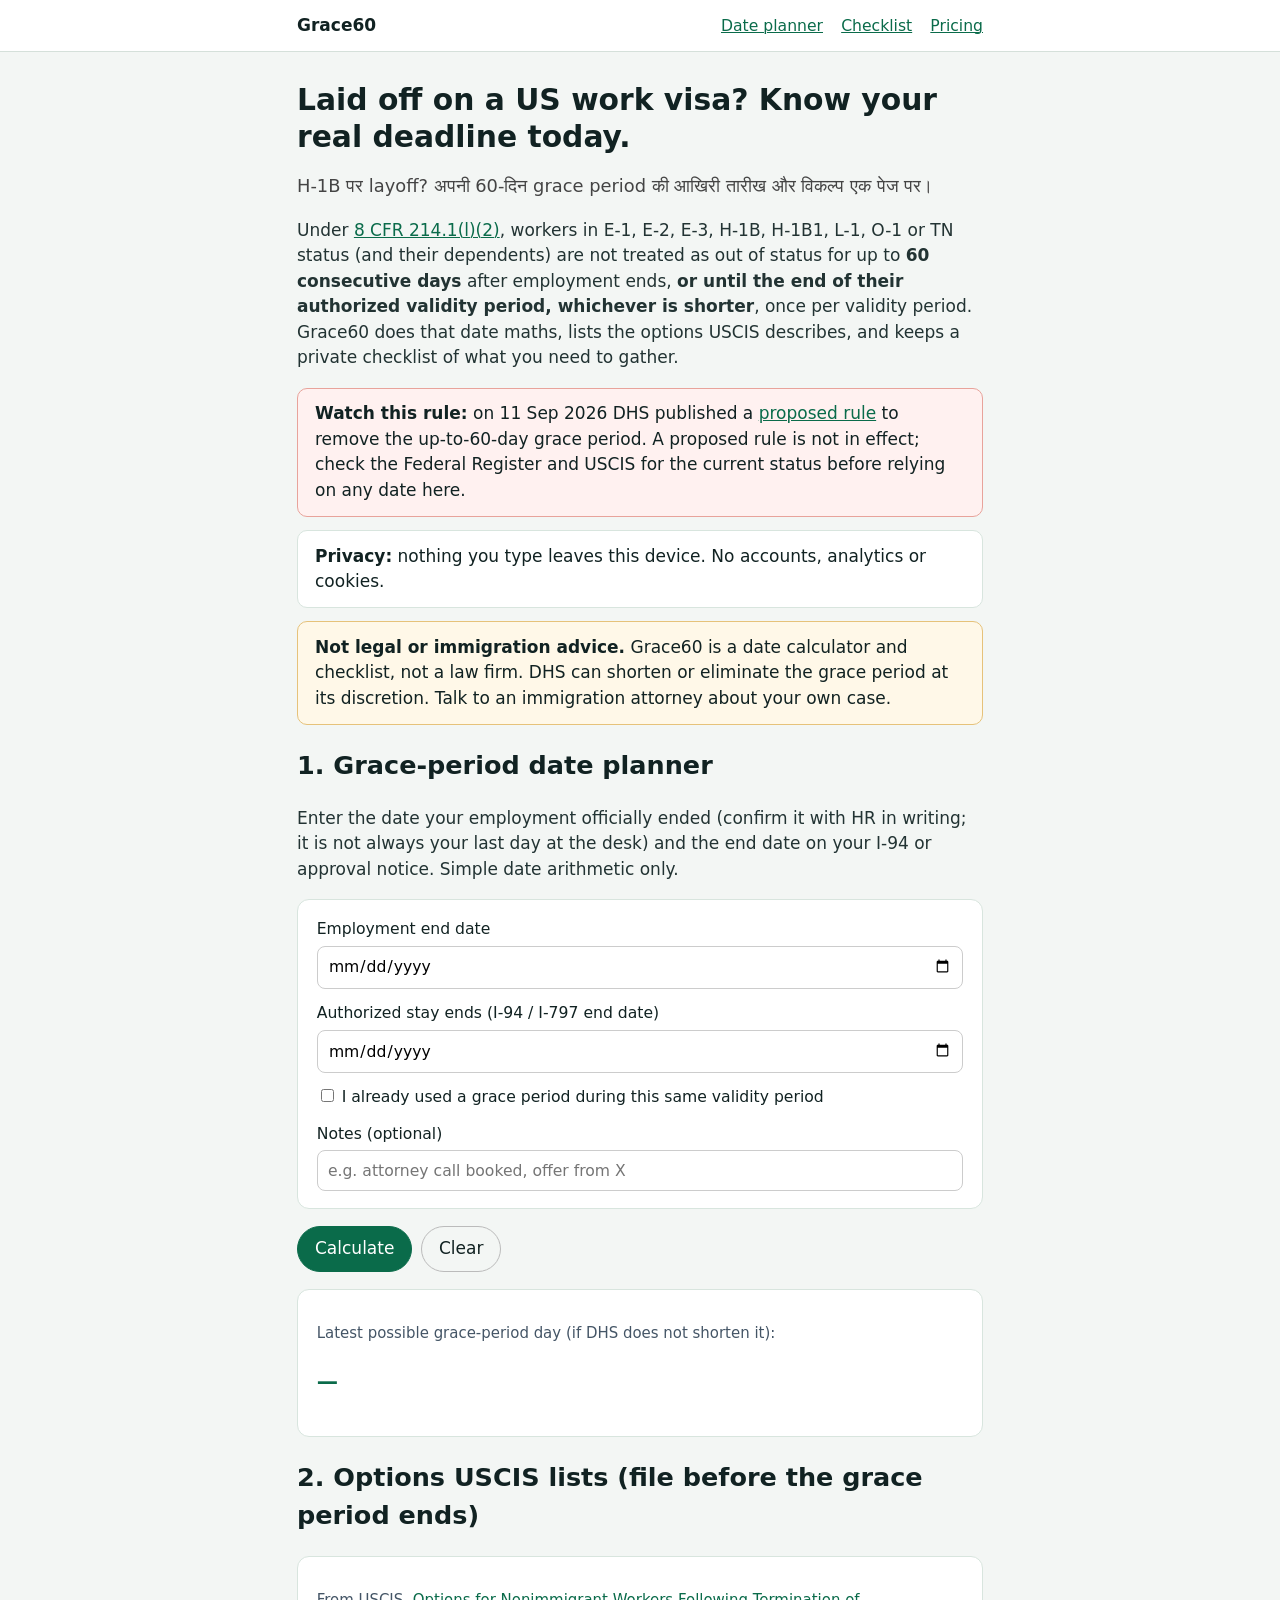
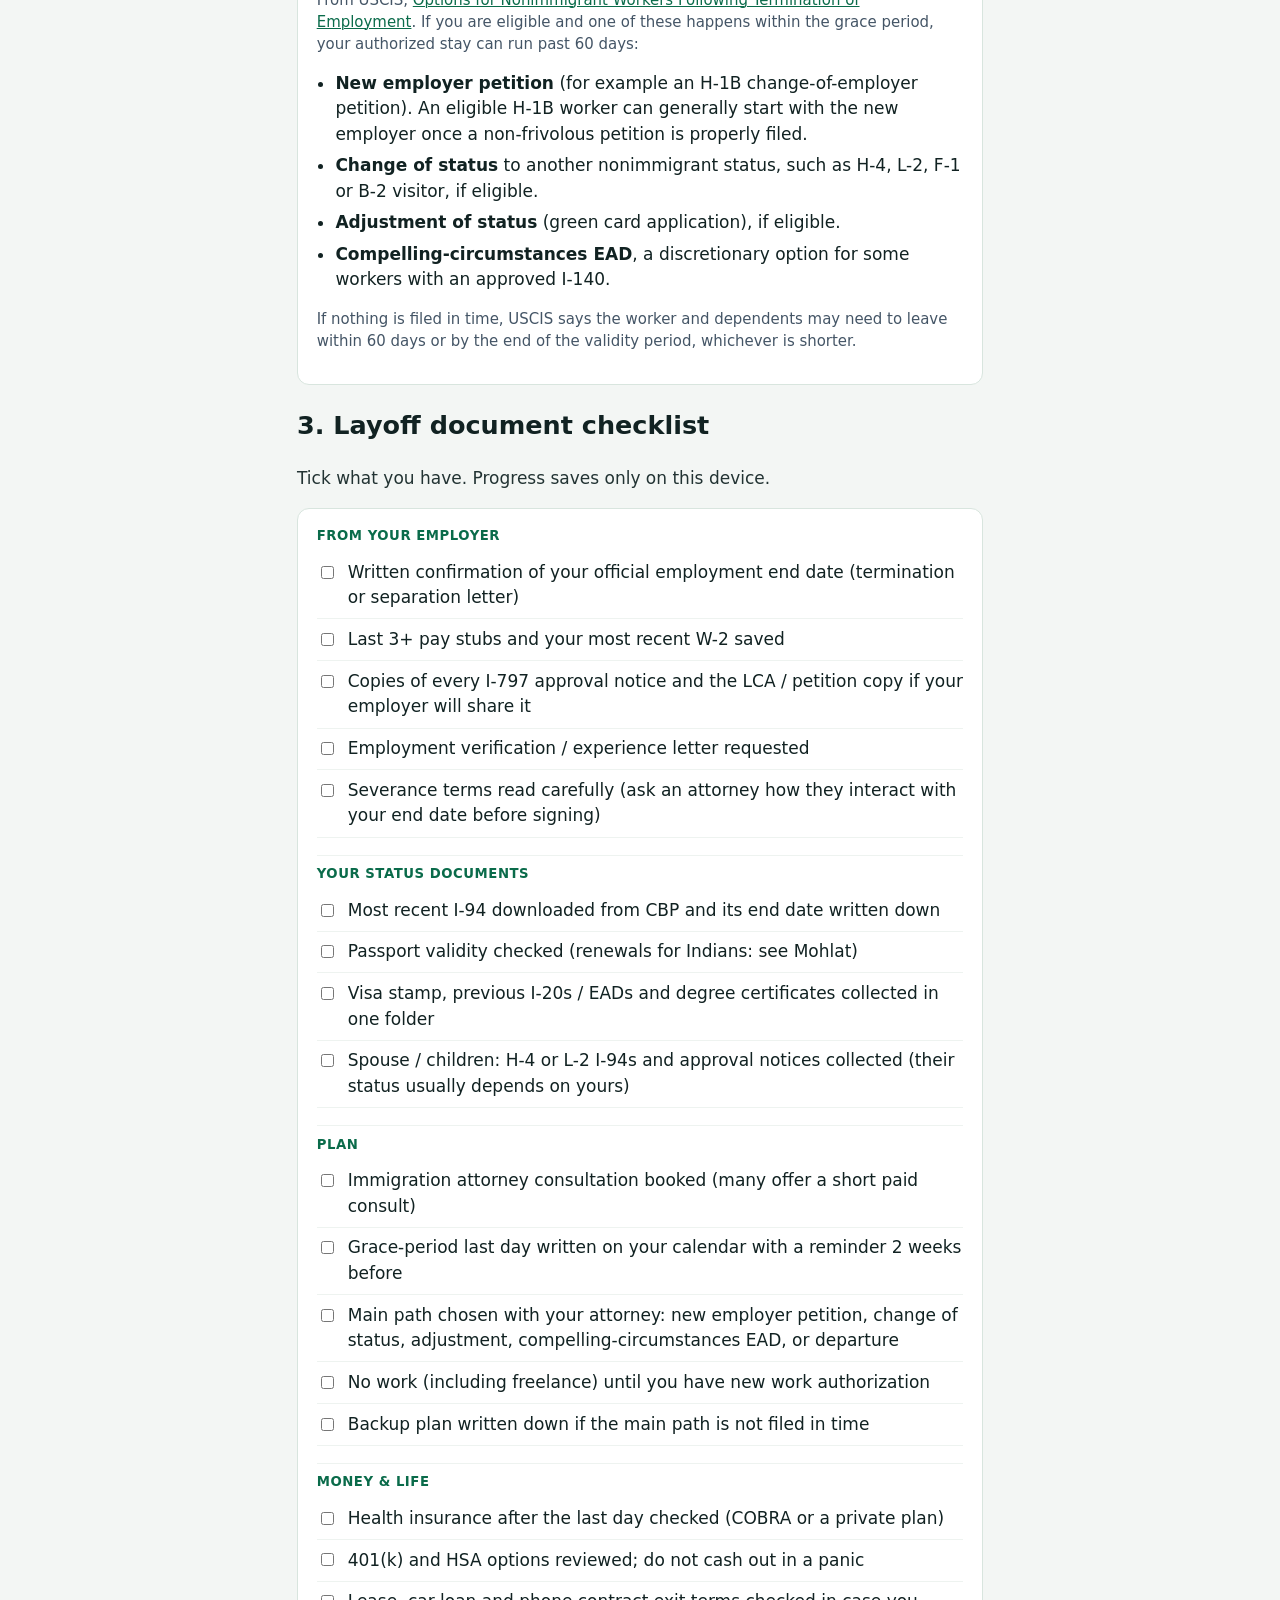
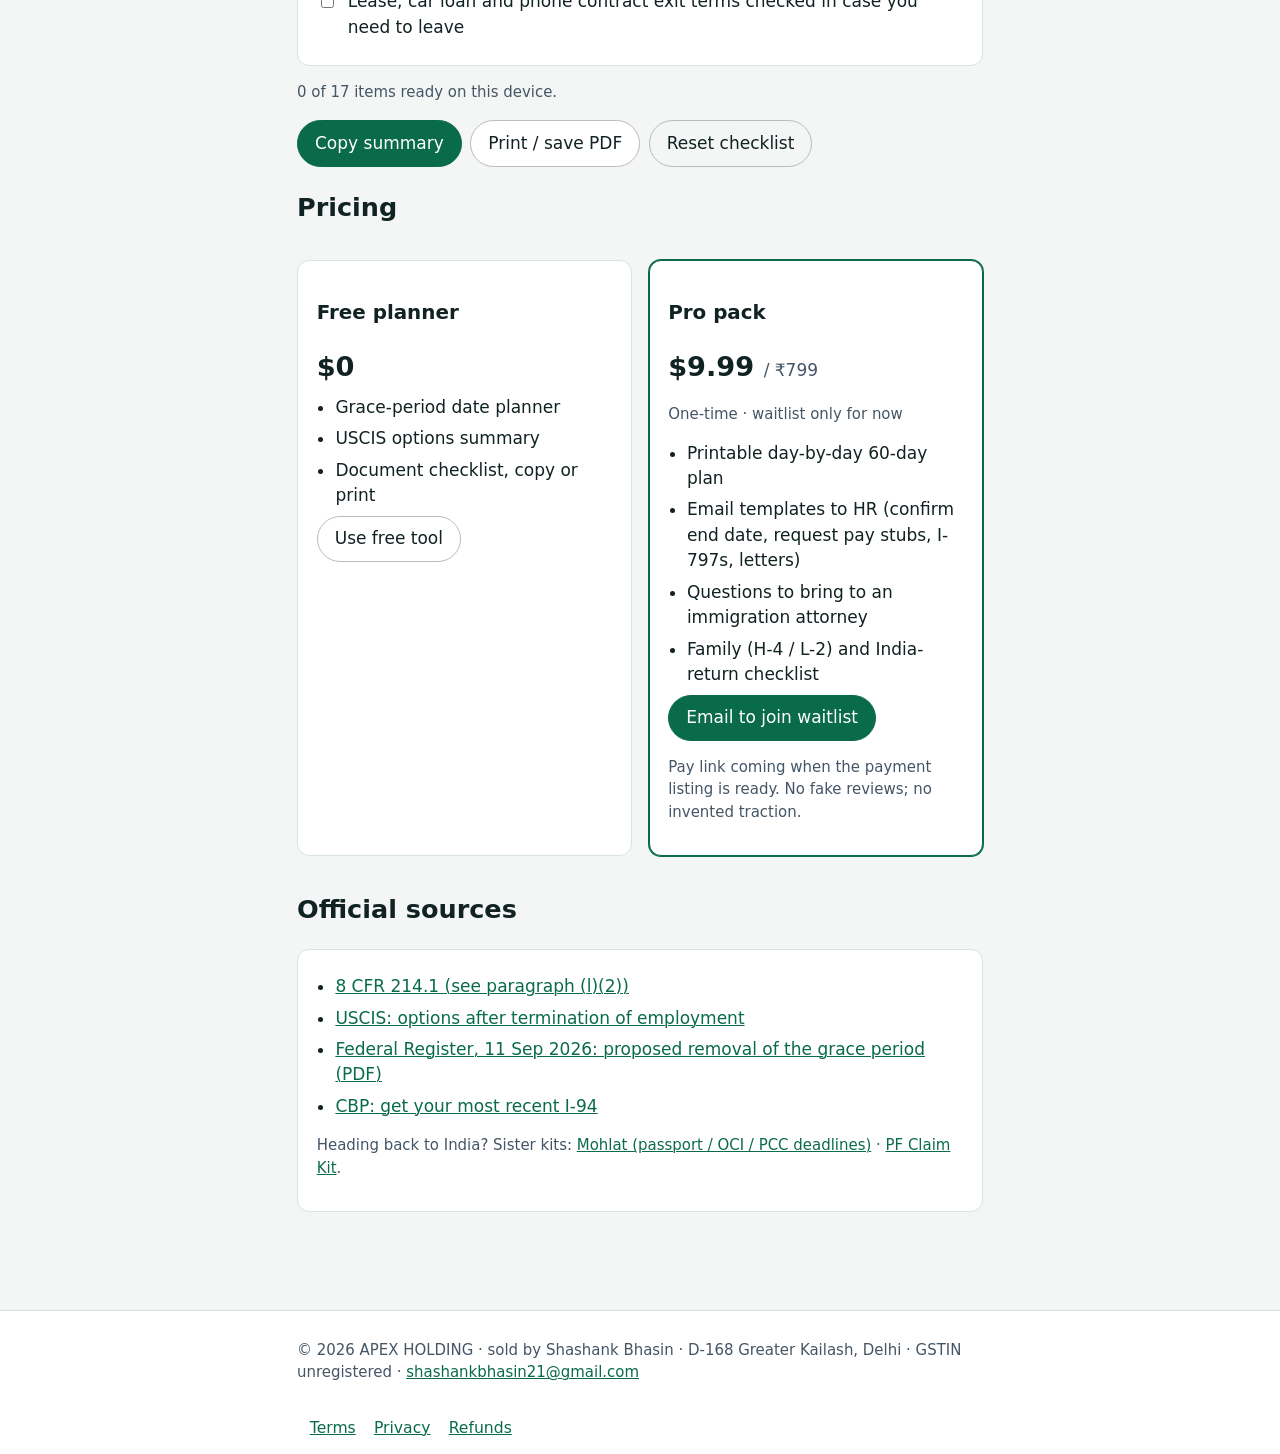
==== index.html @ 859acd89 "Grace60 v0: 60-day grace date planner + checklist + Pro waitlist (2026-10-07)" ====
<!doctype html>
<html lang="en">
<head>
<meta charset="utf-8">
<meta name="viewport" content="width=device-width,initial-scale=1">
<meta http-equiv="Content-Security-Policy" content="default-src 'self'; script-src 'self'; style-src 'self'; img-src 'self' data:; connect-src 'none'; form-action 'none'; base-uri 'none'; object-src 'none'">
<meta name="referrer" content="no-referrer">
<title>Grace60: H-1B / L-1 / TN layoff 60-day grace period date planner</title>
<meta name="description" content="Laid off on H-1B, L-1, E-3, O-1 or TN? Work out your last possible grace-period day (60 days or your I-94 end, whichever is shorter), see the options USCIS lists, and track your documents. Free, private, not legal advice.">
<link rel="icon" href="data:,">
<link rel="stylesheet" href="style.css">
</head>
<body>
<header class="site">
<div class="wrap">
<a class="brand" href="./">Grace60</a>
<nav class="top" aria-label="Main">
<a href="#calc">Date planner</a>
<a href="#checklist">Checklist</a>
<a href="#pricing">Pricing</a>
</nav>
</div>
</header>
<main class="wrap">
<section class="hero">
<h1>Laid off on a US work visa? Know your real deadline today.</h1>
<p class="tagline-hi" lang="hi">H-1B &#2346;&#2352; layoff? &#2309;&#2346;&#2344;&#2368; 60-&#2342;&#2367;&#2344; grace period &#2325;&#2368; &#2310;&#2326;&#2367;&#2352;&#2368; &#2340;&#2366;&#2352;&#2368;&#2326; &#2324;&#2352; &#2357;&#2367;&#2325;&#2354;&#2381;&#2346; &#2319;&#2325; &#2346;&#2375;&#2332; &#2346;&#2352;&#2404;</p>
<p class="lead">Under <a href="https://www.ecfr.gov/current/title-8/chapter-I/subchapter-B/part-214/section-214.1" rel="noopener noreferrer" target="_blank">8 CFR 214.1(l)(2)</a>, workers in E-1, E-2, E-3, H-1B, H-1B1, L-1, O-1 or TN status (and their dependents) are not treated as out of status for up to <strong>60 consecutive days</strong> after employment ends, <strong>or until the end of their authorized validity period, whichever is shorter</strong>, once per validity period. Grace60 does that date maths, lists the options USCIS describes, and keeps a private checklist of what you need to gather.</p>
<p class="alert"><strong>Watch this rule:</strong> on 11 Sep 2026 DHS published a <a href="https://www.govinfo.gov/content/pkg/FR-2026-09-11/pdf/2026-18631.pdf" rel="noopener noreferrer" target="_blank">proposed rule</a> to remove the up-to-60-day grace period. A proposed rule is not in effect; check the Federal Register and USCIS for the current status before relying on any date here.</p>
<p class="note"><strong>Privacy:</strong> nothing you type leaves this device. No accounts, analytics or cookies.</p>
<p class="note warn"><strong>Not legal or immigration advice.</strong> Grace60 is a date calculator and checklist, not a law firm. DHS can shorten or eliminate the grace period at its discretion. Talk to an immigration attorney about your own case.</p>
</section>
<section id="calc" aria-labelledby="calc-h">
<h2 id="calc-h">1. Grace-period date planner</h2>
<p class="lead-sm">Enter the date your employment officially ended (confirm it with HR in writing; it is not always your last day at the desk) and the end date on your I-94 or approval notice. Simple date arithmetic only.</p>
<div class="card form-grid">
<label>Employment end date <input id="end-date" type="date" autocomplete="off"></label>
<label>Authorized stay ends (I-94 / I-797 end date) <input id="i94-date" type="date" autocomplete="off"></label>
<label><span><input id="used-before" type="checkbox"> I already used a grace period during this same validity period</span></label>
<label>Notes (optional) <input id="calc-notes" type="text" maxlength="120" placeholder="e.g. attorney call booked, offer from X" autocomplete="off"></label>
</div>
<div class="actions">
<button type="button" id="btn-calc" class="btn primary">Calculate</button>
<button type="button" id="btn-clear-calc" class="btn ghost">Clear</button>
</div>
<div class="card" aria-live="polite">
<p class="small">Latest possible grace-period day (if DHS does not shorten it):</p>
<p class="big" id="calc-result">&#8212;</p>
<p class="small" id="calc-detail"></p>
</div>
</section>
<section id="options" aria-labelledby="opt-h">
<h2 id="opt-h">2. Options USCIS lists (file before the grace period ends)</h2>
<div class="card">
<p class="small">From USCIS, <a href="https://www.uscis.gov/archive/options-for-nonimmigrant-workers-following-termination-of-employment" rel="noopener noreferrer" target="_blank">Options for Nonimmigrant Workers Following Termination of Employment</a>. If you are eligible and one of these happens within the grace period, your authorized stay can run past 60 days:</p>
<ul class="plain">
<li><strong>New employer petition</strong> (for example an H-1B change-of-employer petition). An eligible H-1B worker can generally start with the new employer once a non-frivolous petition is properly filed.</li>
<li><strong>Change of status</strong> to another nonimmigrant status, such as H-4, L-2, F-1 or B-2 visitor, if eligible.</li>
<li><strong>Adjustment of status</strong> (green card application), if eligible.</li>
<li><strong>Compelling-circumstances EAD</strong>, a discretionary option for some workers with an approved I-140.</li>
</ul>
<p class="small">If nothing is filed in time, USCIS says the worker and dependents may need to leave within 60 days or by the end of the validity period, whichever is shorter.</p>
</div>
</section>
<section id="checklist" aria-labelledby="check-h">
<h2 id="check-h">3. Layoff document checklist</h2>
<p class="lead-sm">Tick what you have. Progress saves only on this device.</p>
<div class="card" id="check-list"></div>
<p class="small" id="check-status" aria-live="polite"></p>
<div class="actions">
<button type="button" id="btn-export" class="btn primary">Copy summary</button>
<button type="button" id="btn-print" class="btn">Print / save PDF</button>
<button type="button" id="btn-reset-check" class="btn ghost">Reset checklist</button>
</div>
</section>
<section id="pricing" aria-labelledby="price-h">
<h2 id="price-h">Pricing</h2>
<div class="price-grid">
<div class="card price">
<h3>Free planner</h3>
<p class="amount">$0</p>
<ul class="plain"><li>Grace-period date planner</li><li>USCIS options summary</li><li>Document checklist, copy or print</li></ul>
<a class="btn" href="#calc">Use free tool</a>
</div>
<div class="card price featured">
<h3>Pro pack</h3>
<p class="amount">$9.99 <span class="or">/ &#8377;799</span></p>
<p class="small">One-time &#183; waitlist only for now</p>
<ul class="plain"><li>Printable day-by-day 60-day plan</li><li>Email templates to HR (confirm end date, request pay stubs, I-797s, letters)</li><li>Questions to bring to an immigration attorney</li><li>Family (H-4 / L-2) and India-return checklist</li></ul>
<a class="btn primary" href="mailto:shashankbhasin21@gmail.com?subject=Grace60%20Pro%20waitlist&amp;body=I%20want%20the%20Grace60%20Pro%20pack%20(%249.99%20%2F%20%E2%82%B9799).%0A%0AName%3A%0AVisa%20type%3A%0A">Email to join waitlist</a>
<p class="small">Pay link coming when the payment listing is ready. No fake reviews; no invented traction.</p>
</div>
</div>
</section>
<section id="sources" aria-labelledby="src-h">
<h2 id="src-h">Official sources</h2>
<div class="card">
<ul class="plain">
<li><a href="https://www.ecfr.gov/current/title-8/chapter-I/subchapter-B/part-214/section-214.1" rel="noopener noreferrer" target="_blank">8 CFR 214.1 (see paragraph (l)(2))</a></li>
<li><a href="https://www.uscis.gov/archive/options-for-nonimmigrant-workers-following-termination-of-employment" rel="noopener noreferrer" target="_blank">USCIS: options after termination of employment</a></li>
<li><a href="https://www.govinfo.gov/content/pkg/FR-2026-09-11/pdf/2026-18631.pdf" rel="noopener noreferrer" target="_blank">Federal Register, 11 Sep 2026: proposed removal of the grace period (PDF)</a></li>
<li><a href="https://i94.cbp.dhs.gov/" rel="noopener noreferrer" target="_blank">CBP: get your most recent I-94</a></li>
</ul>
<p class="small">Heading back to India? Sister kits: <a href="https://shashankbhasin21-spec.github.io/mohlat/" rel="noopener noreferrer" target="_blank">Mohlat (passport / OCI / PCC deadlines)</a> &#183; <a href="https://shashankbhasin21-spec.github.io/pf-claim-kit/" rel="noopener noreferrer" target="_blank">PF Claim Kit</a>.</p>
</div>
</section>
</main>
<footer class="site">
<div class="wrap">
<p class="small">&#169; 2026 APEX HOLDING &#183; sold by Shashank Bhasin &#183; D-168 Greater Kailash, Delhi &#183; GSTIN unregistered &#183; <a href="mailto:shashankbhasin21@gmail.com">shashankbhasin21@gmail.com</a></p>
<nav class="top" aria-label="Legal">
<a href="terms.html">Terms</a>
<a href="privacy.html">Privacy</a>
<a href="refund.html">Refunds</a>
</nav>
</div>
</footer>
<script src="app.js"></script>
</body>
</html>
---- style.css ----
*{box-sizing:border-box}html{font-size:17px}body{margin:0;font-family:system-ui,-apple-system,Segoe UI,Roboto,Ubuntu,sans-serif;line-height:1.5;color:#122;background:#f3f6f4}
a{color:#0a6b4a;text-decoration-thickness:1px}a:hover{color:#064}
.wrap{max-width:720px;margin:0 auto;padding:0 1rem}
header.site{border-bottom:1px solid #d5e0da;background:#fff;position:sticky;top:0;z-index:2}
header.site .wrap,footer.site .wrap{display:flex;align-items:center;justify-content:space-between;gap:1rem;padding:.75rem 1rem;flex-wrap:wrap}
.brand{font-weight:700;color:#122;text-decoration:none}
nav.top a{margin-left:.75rem;font-size:.92rem}
main.wrap{padding:1.5rem 1rem 3rem}
.hero h1{font-size:1.75rem;line-height:1.25;margin:.2rem 0 .8rem}
.tagline-hi{color:#444;font-size:1.05rem}
.lead,.lead-sm{color:#233}
.note{background:#fff;border:1px solid #d8e5de;border-radius:10px;padding:.75rem 1rem;margin:.75rem 0}
.note.warn{border-color:#e6c27a;background:#fff8e8}
.card{background:#fff;border:1px solid #d8e5de;border-radius:12px;padding:1rem 1.1rem;margin:.75rem 0}
.plain{padding-left:1.1rem;margin:.4rem 0}.plain li{margin:.35rem 0}
.small{font-size:.88rem;color:#456}
.actions{display:flex;flex-wrap:wrap;gap:.5rem;margin:1rem 0}
.btn{display:inline-block;border:1px solid #bbb;background:#fff;color:#122;border-radius:999px;padding:.55rem 1rem;font:inherit;cursor:pointer;text-decoration:none}
.btn.primary{background:#0a6b4a;border-color:#0a6b4a;color:#fff}.btn.ghost{background:transparent}
.btn:focus{outline:2px solid #0a6b4a;outline-offset:2px}
.check-row{display:flex;gap:.65rem;align-items:flex-start;padding:.45rem 0;border-bottom:1px solid #eef3f0}
.check-row:last-child{border-bottom:0}
.check-row input{margin-top:.35rem}
.phase{font-size:.78rem;font-weight:700;letter-spacing:.04em;text-transform:uppercase;color:#0a6b4a;margin:1rem 0 .35rem;padding-top:.5rem;border-top:1px solid #eef3f0}
.phase:first-child{border-top:0;padding-top:0;margin-top:0}
.form-grid{display:grid;gap:.75rem}
.form-grid label{display:grid;gap:.3rem;font-size:.92rem}
input[type=text],input[type=date],input[type=number]{font:inherit;padding:.45rem .6rem;border:1px solid #ccc;border-radius:8px;width:100%}
.price-grid{display:grid;gap:1rem}
@media(min-width:640px){.price-grid{grid-template-columns:1fr 1fr}}
.price .amount{font-size:1.6rem;font-weight:700;margin:.2rem 0}.price .or{font-size:1rem;font-weight:500;color:#456}
.price.featured{border-color:#0a6b4a;box-shadow:0 0 0 1px #0a6b4a}
footer.site{border-top:1px solid #d5e0da;background:#fff;margin-top:2rem}
@media print{header.site nav,.actions,#pricing,#why,#grace,footer.site{display:none!important}body{background:#fff}}
.big{font-size:1.25rem;font-weight:700;color:#0a6b4a}
.alert{background:#fff1f0;border:1px solid #e8a39b;border-radius:10px;padding:.75rem 1rem;margin:.75rem 0}
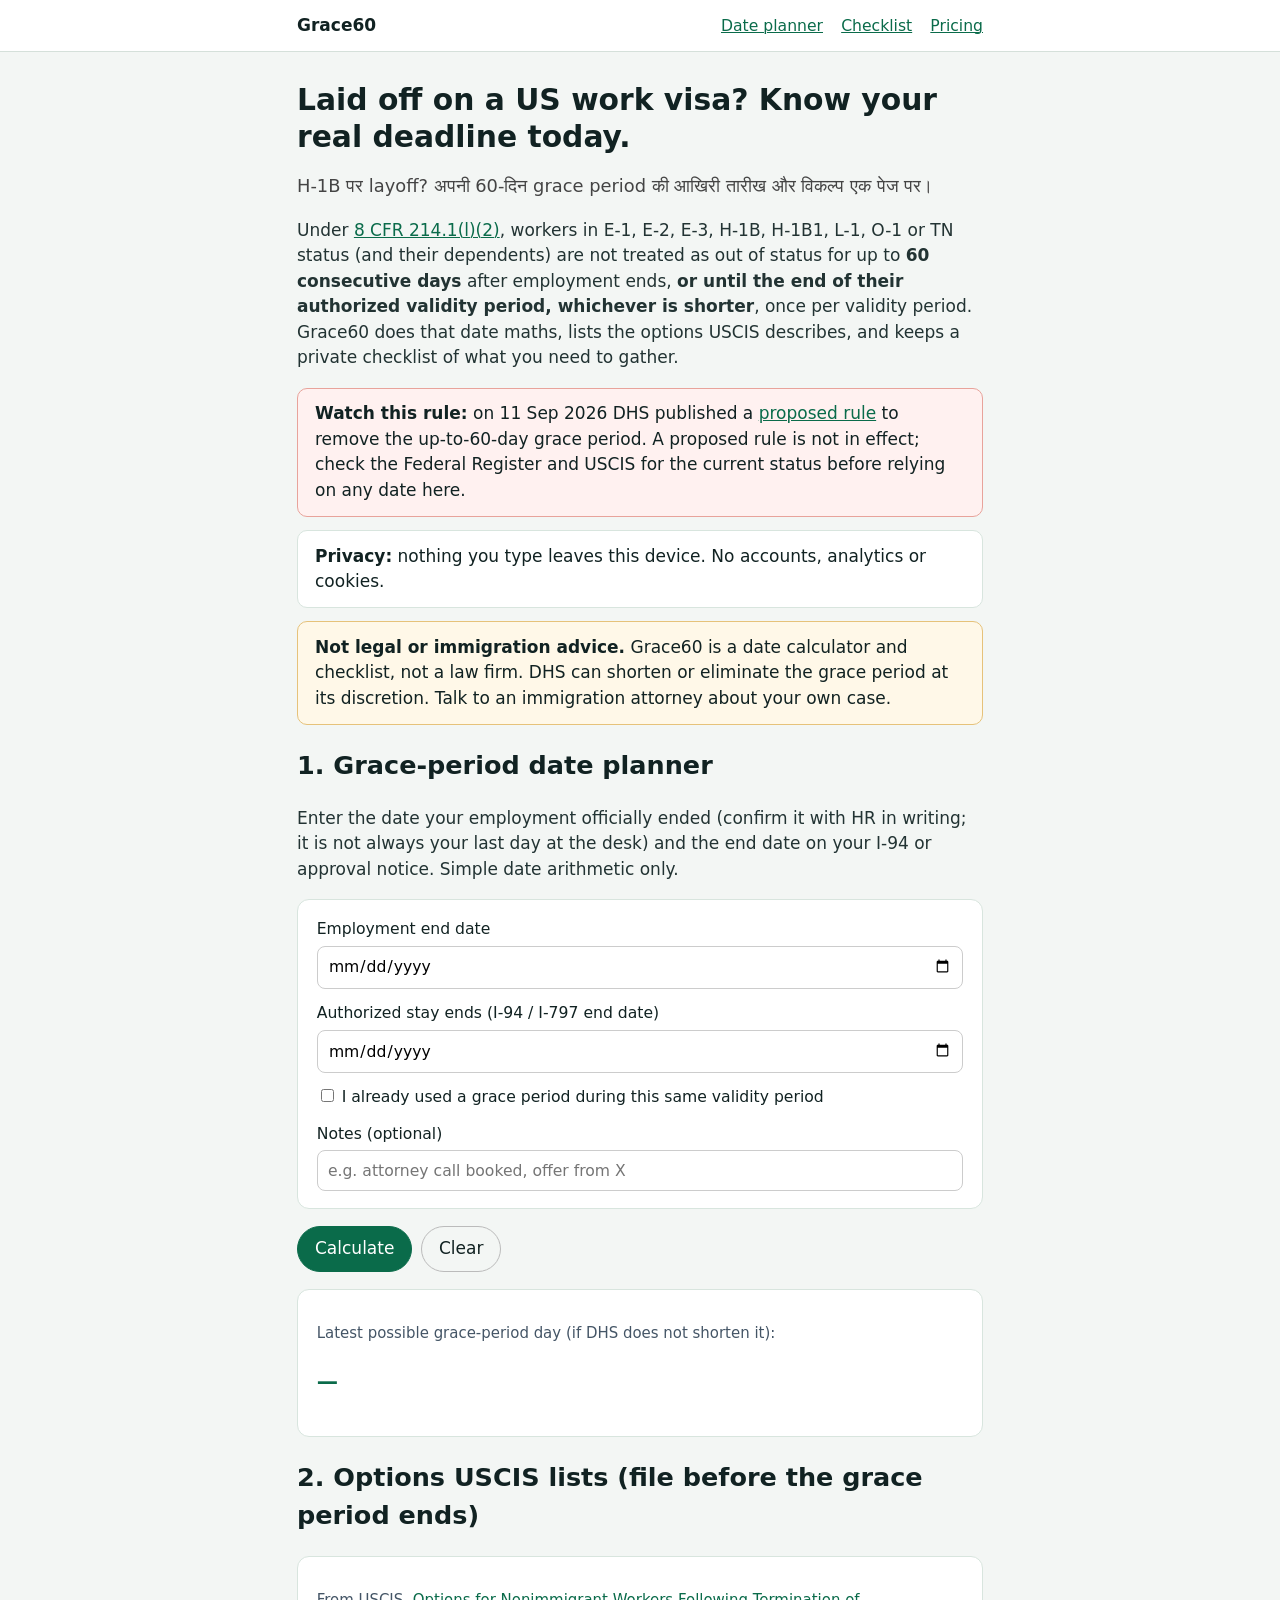
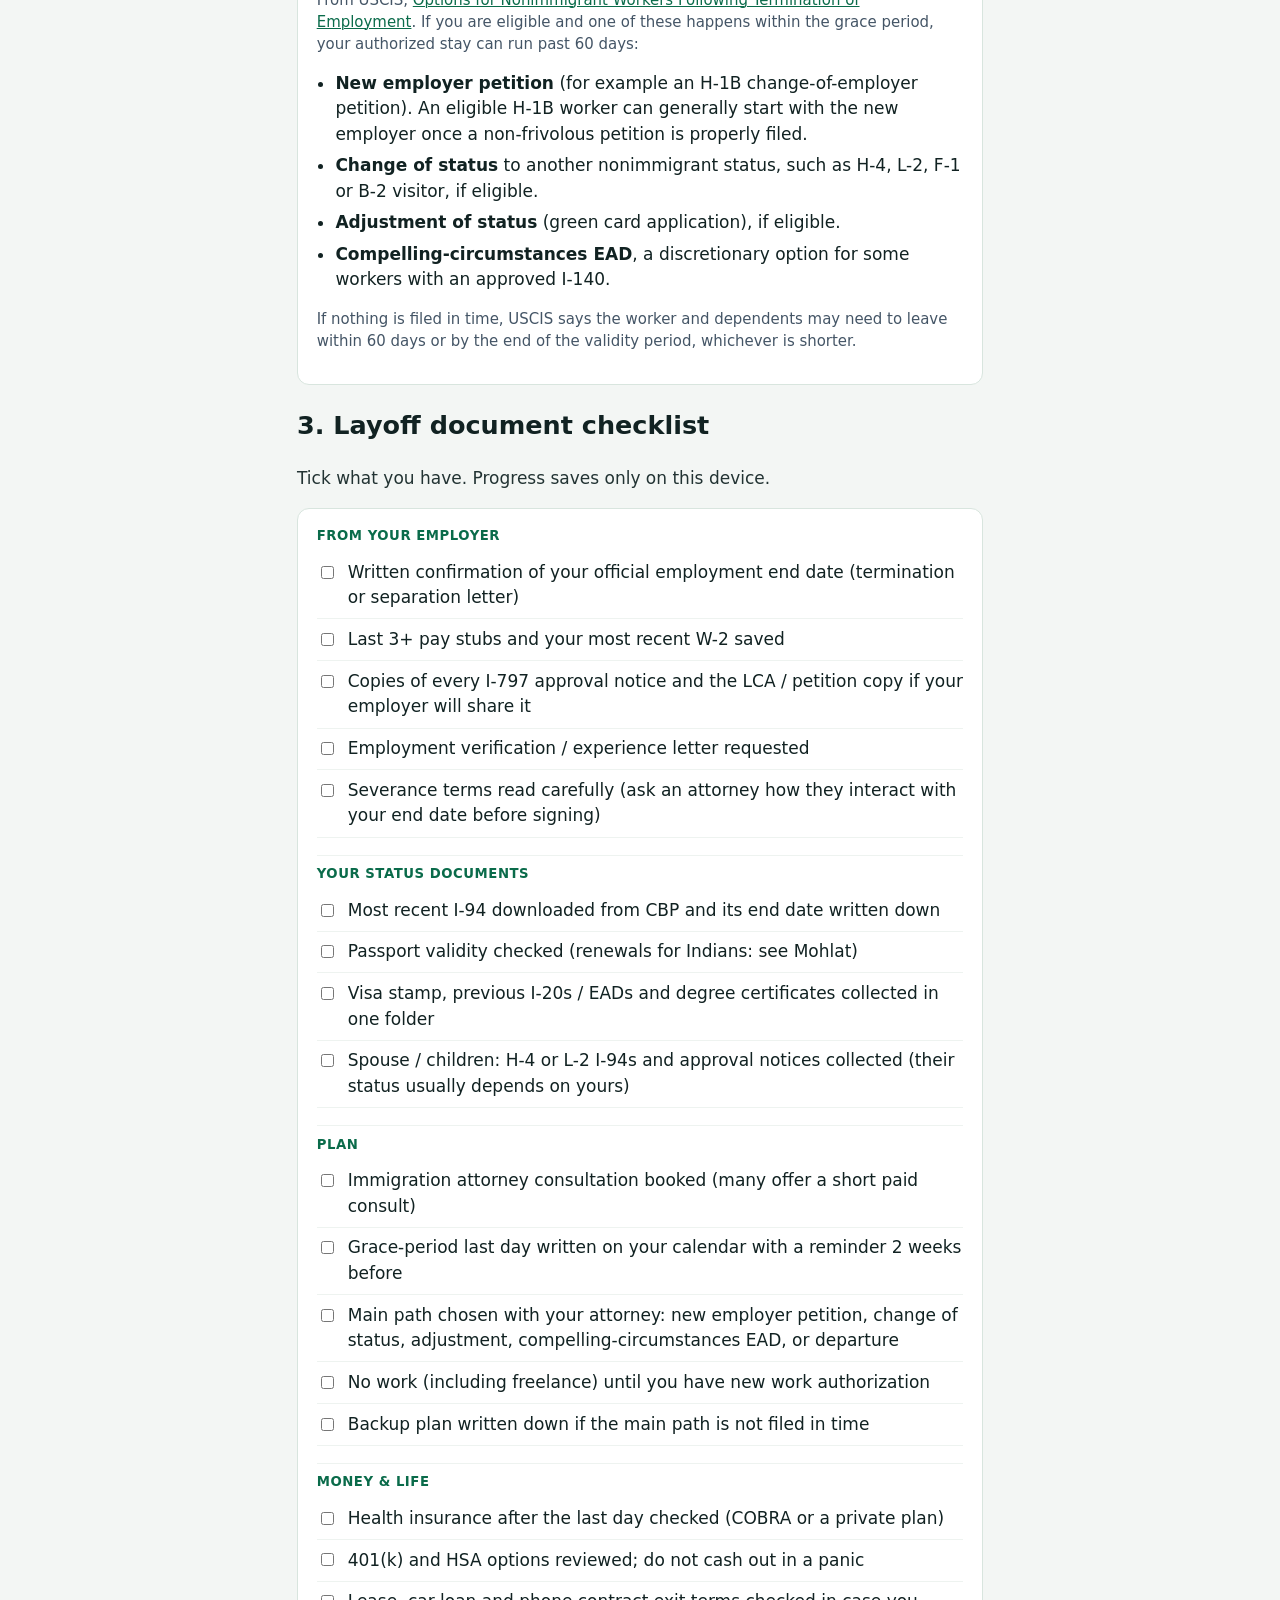
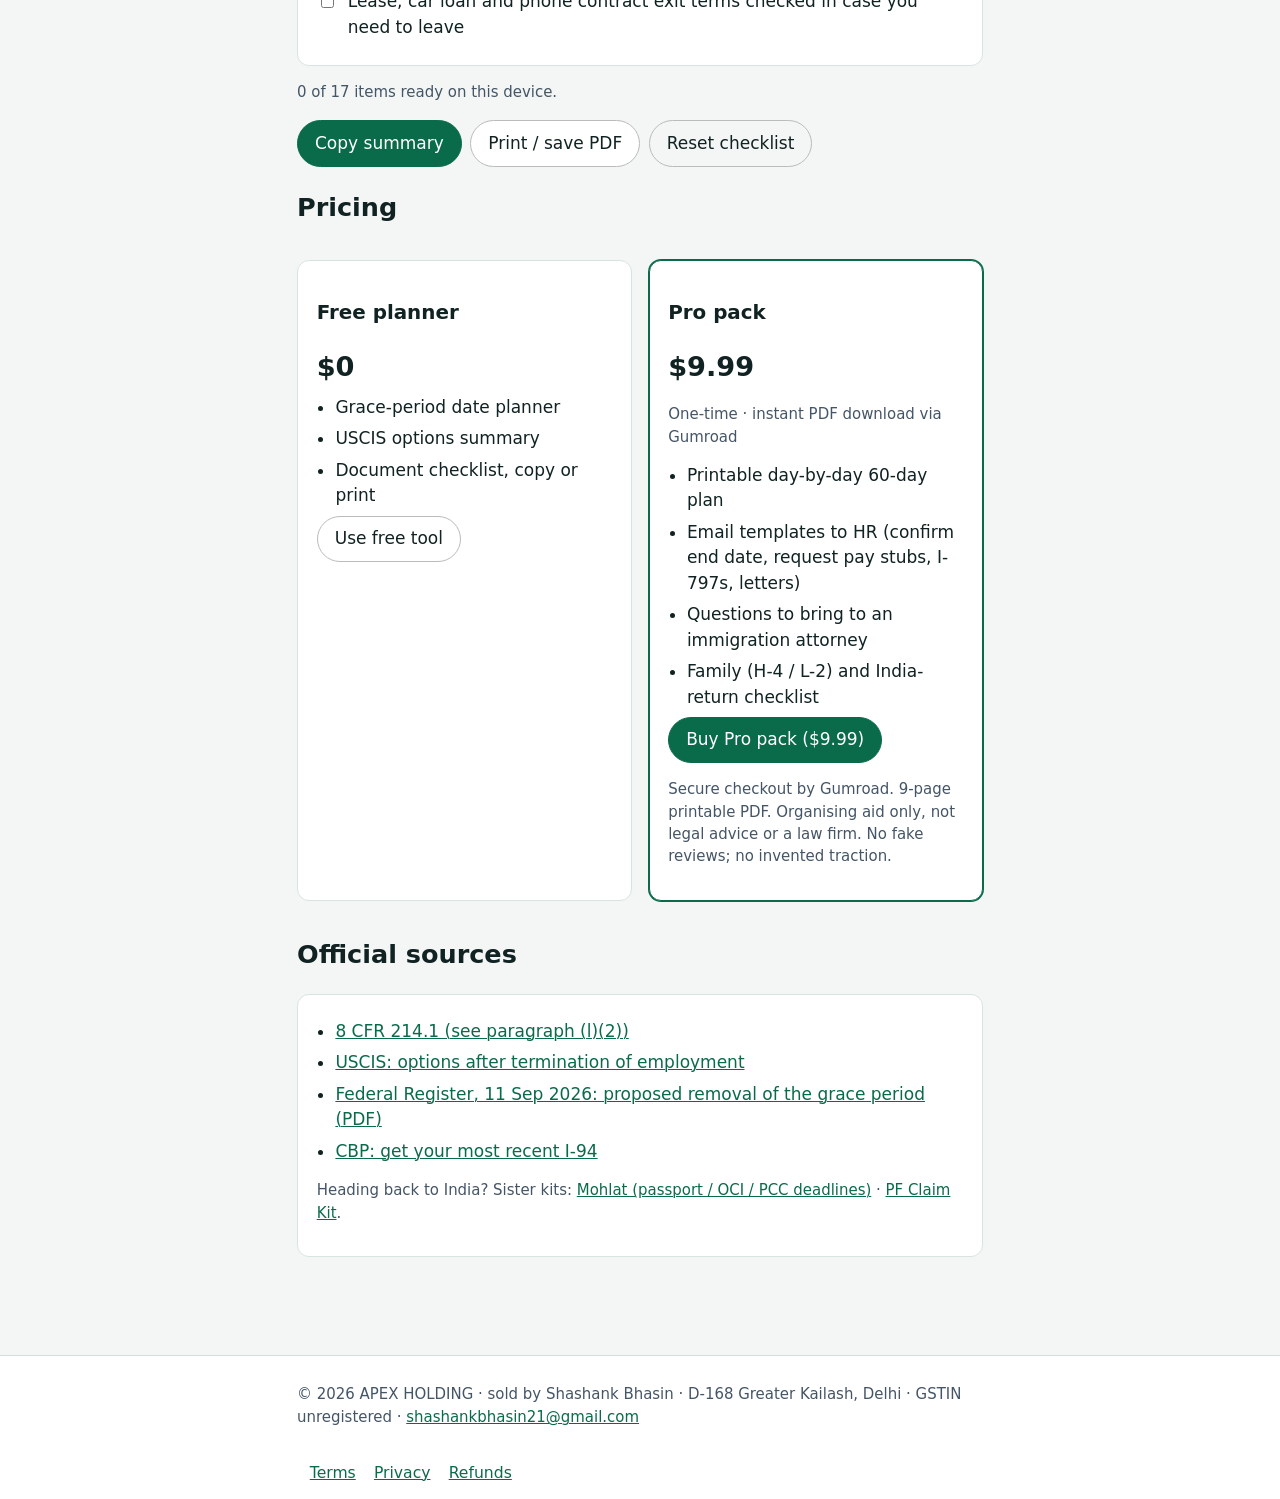
==== commit 12f94ee7: "Pro pack: replace waitlist with Buy Pro pack ($9.99) Gumroad button; drop INR dual price" ====
--- a/index.html
+++ b/index.html
@@ -84,11 +84,11 @@
 </div>
 <div class="card price featured">
 <h3>Pro pack</h3>
-<p class="amount">$9.99 <span class="or">/ &#8377;799</span></p>
-<p class="small">One-time &#183; waitlist only for now</p>
+<p class="amount">$9.99</p>
+<p class="small">One-time &#183; instant PDF download via Gumroad</p>
 <ul class="plain"><li>Printable day-by-day 60-day plan</li><li>Email templates to HR (confirm end date, request pay stubs, I-797s, letters)</li><li>Questions to bring to an immigration attorney</li><li>Family (H-4 / L-2) and India-return checklist</li></ul>
-<a class="btn primary" href="mailto:shashankbhasin21@gmail.com?subject=Grace60%20Pro%20waitlist&amp;body=I%20want%20the%20Grace60%20Pro%20pack%20(%249.99%20%2F%20%E2%82%B9799).%0A%0AName%3A%0AVisa%20type%3A%0A">Email to join waitlist</a>
-<p class="small">Pay link coming when the payment listing is ready. No fake reviews; no invented traction.</p>
+<a class="btn primary" id="btn-buy" href="https://bhasinshashank.gumroad.com/l/grace60" rel="noopener noreferrer" target="_blank">Buy Pro pack ($9.99)</a>
+<p class="small">Secure checkout by Gumroad. 9-page printable PDF. Organising aid only, not legal advice or a law firm. No fake reviews; no invented traction.</p>
 </div>
 </div>
 </section>
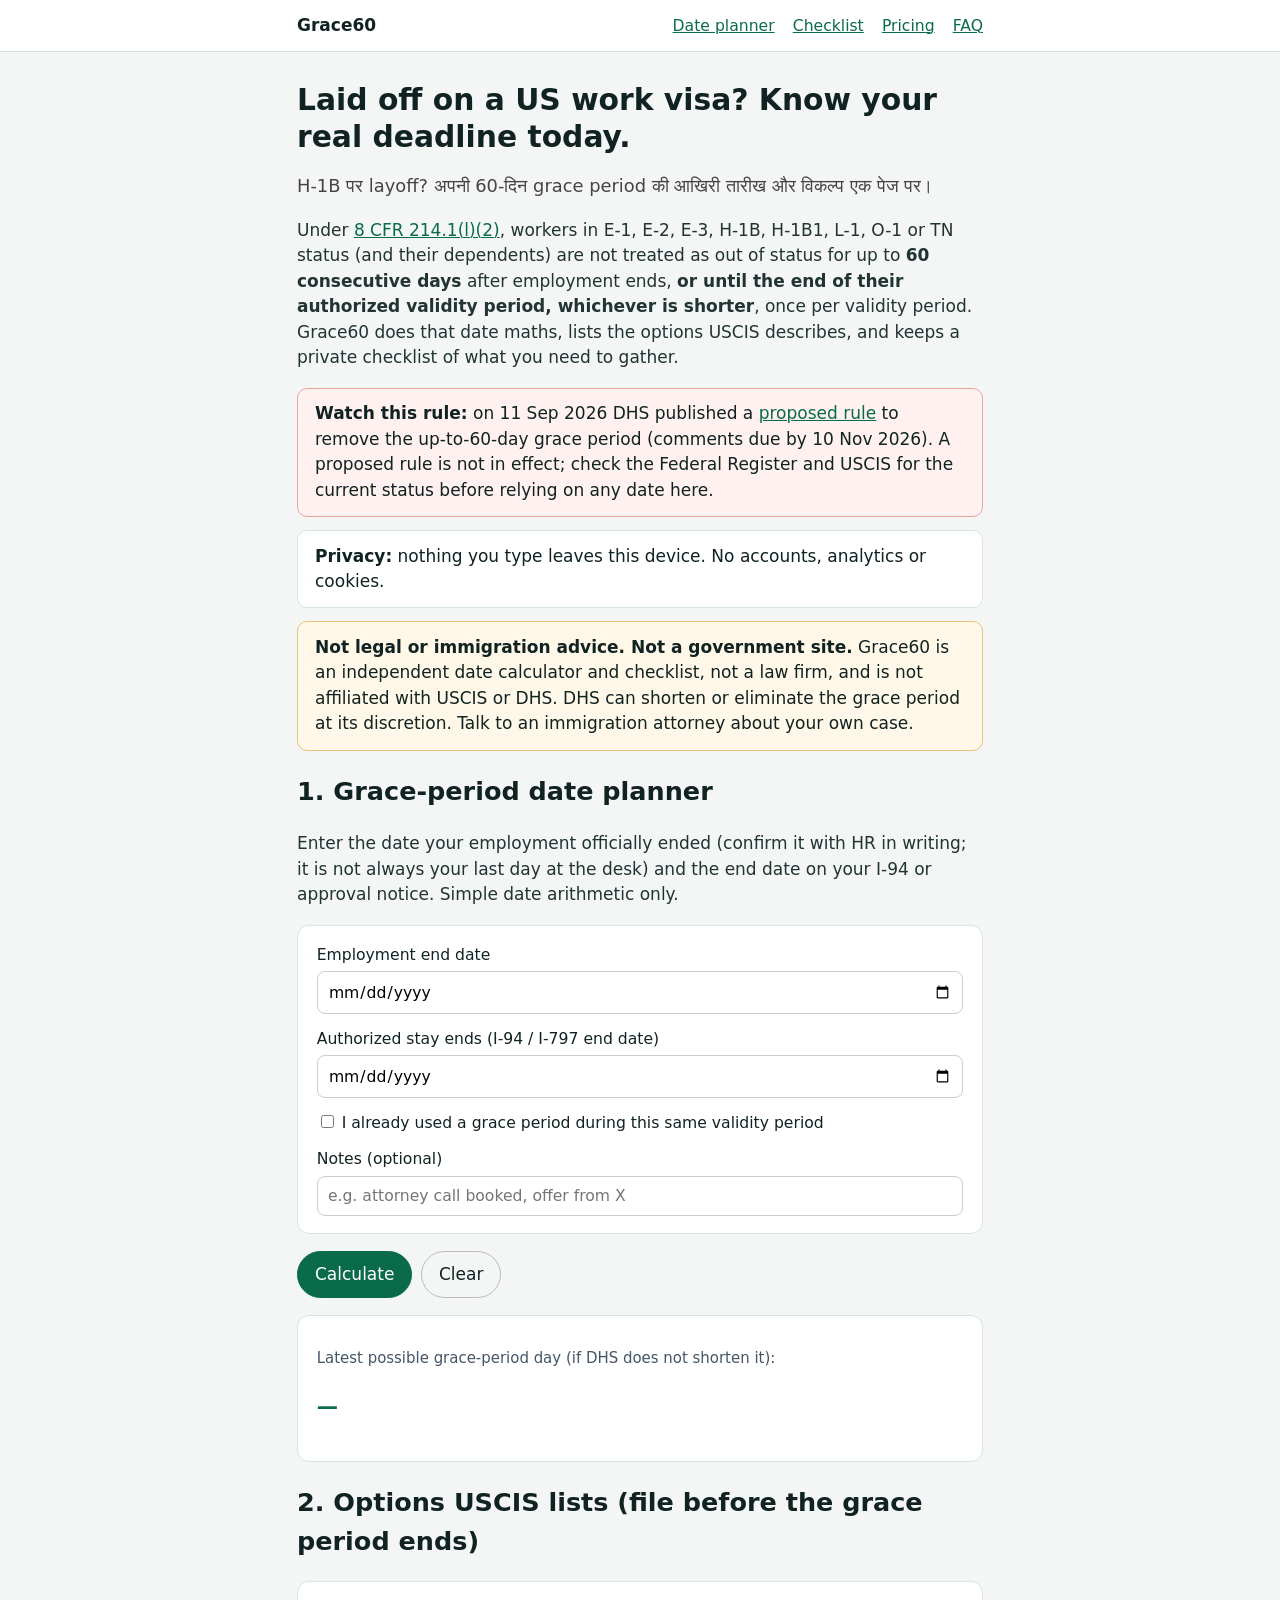
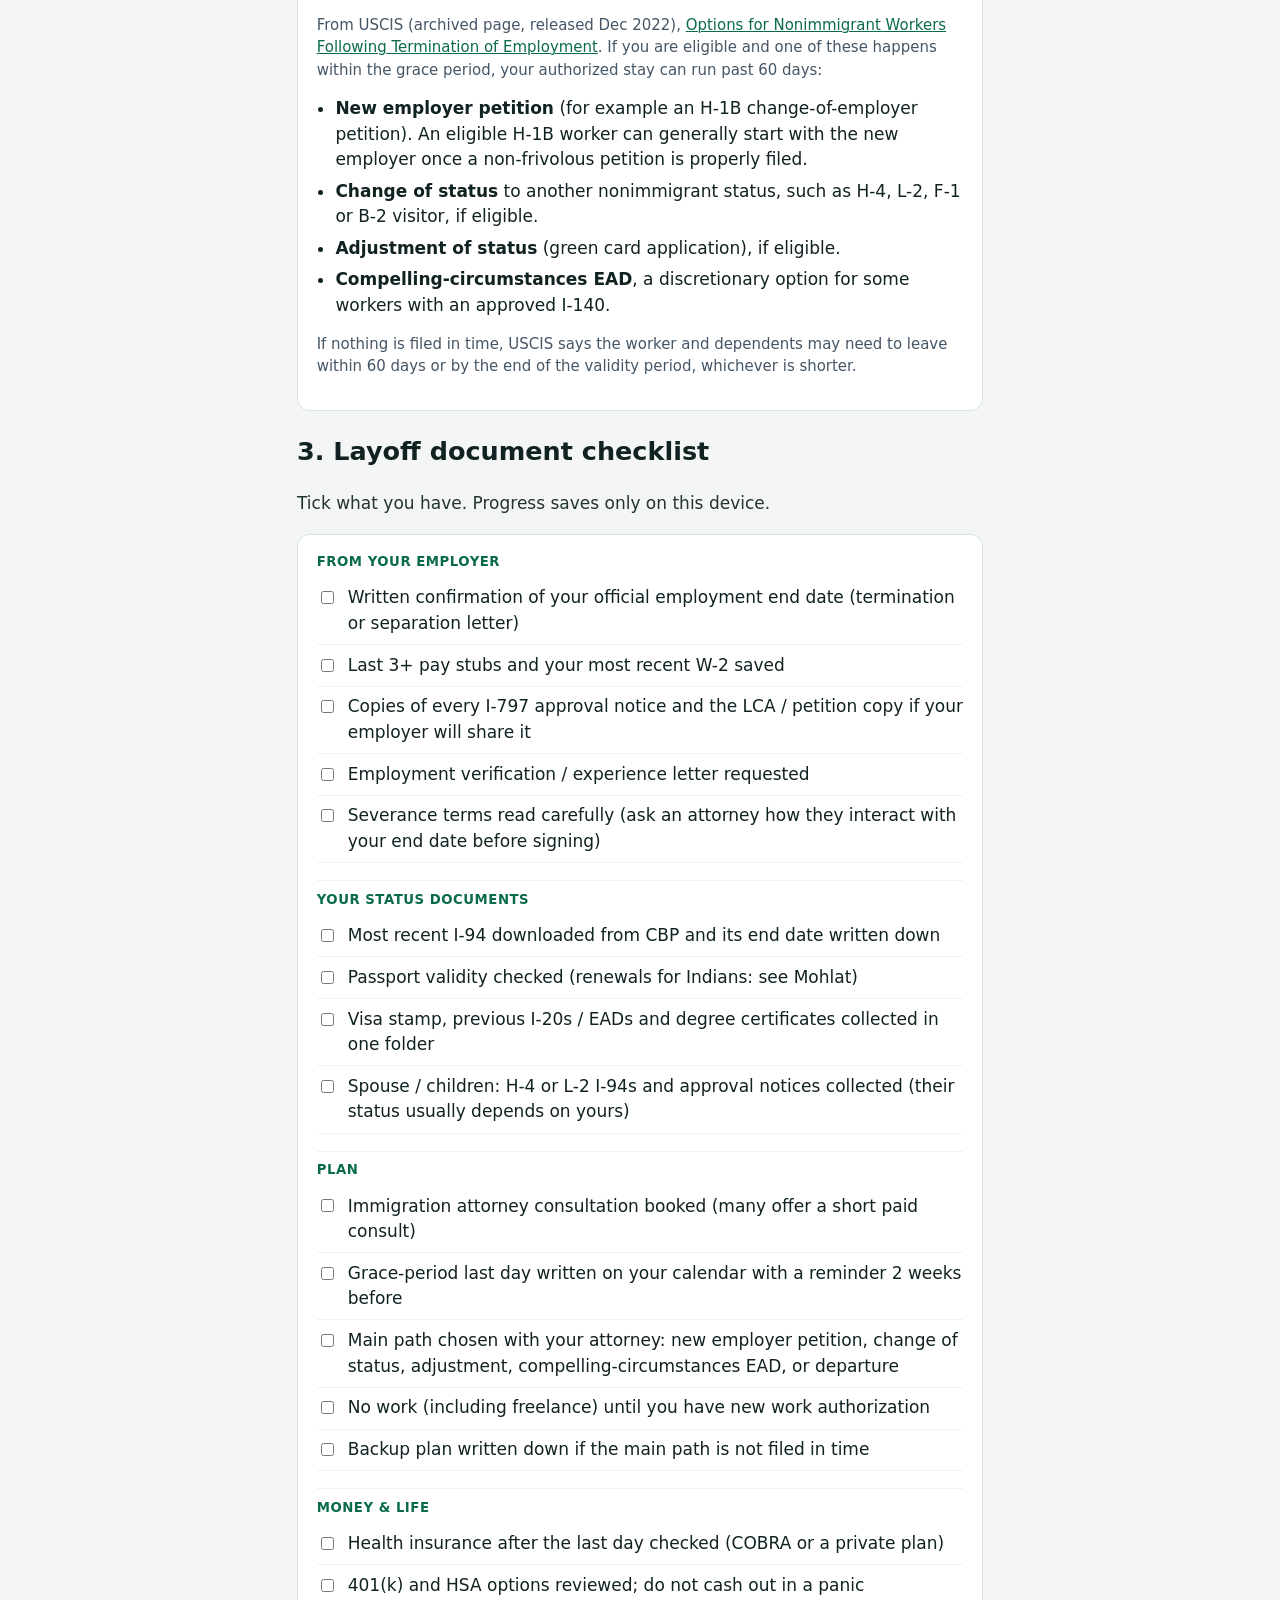
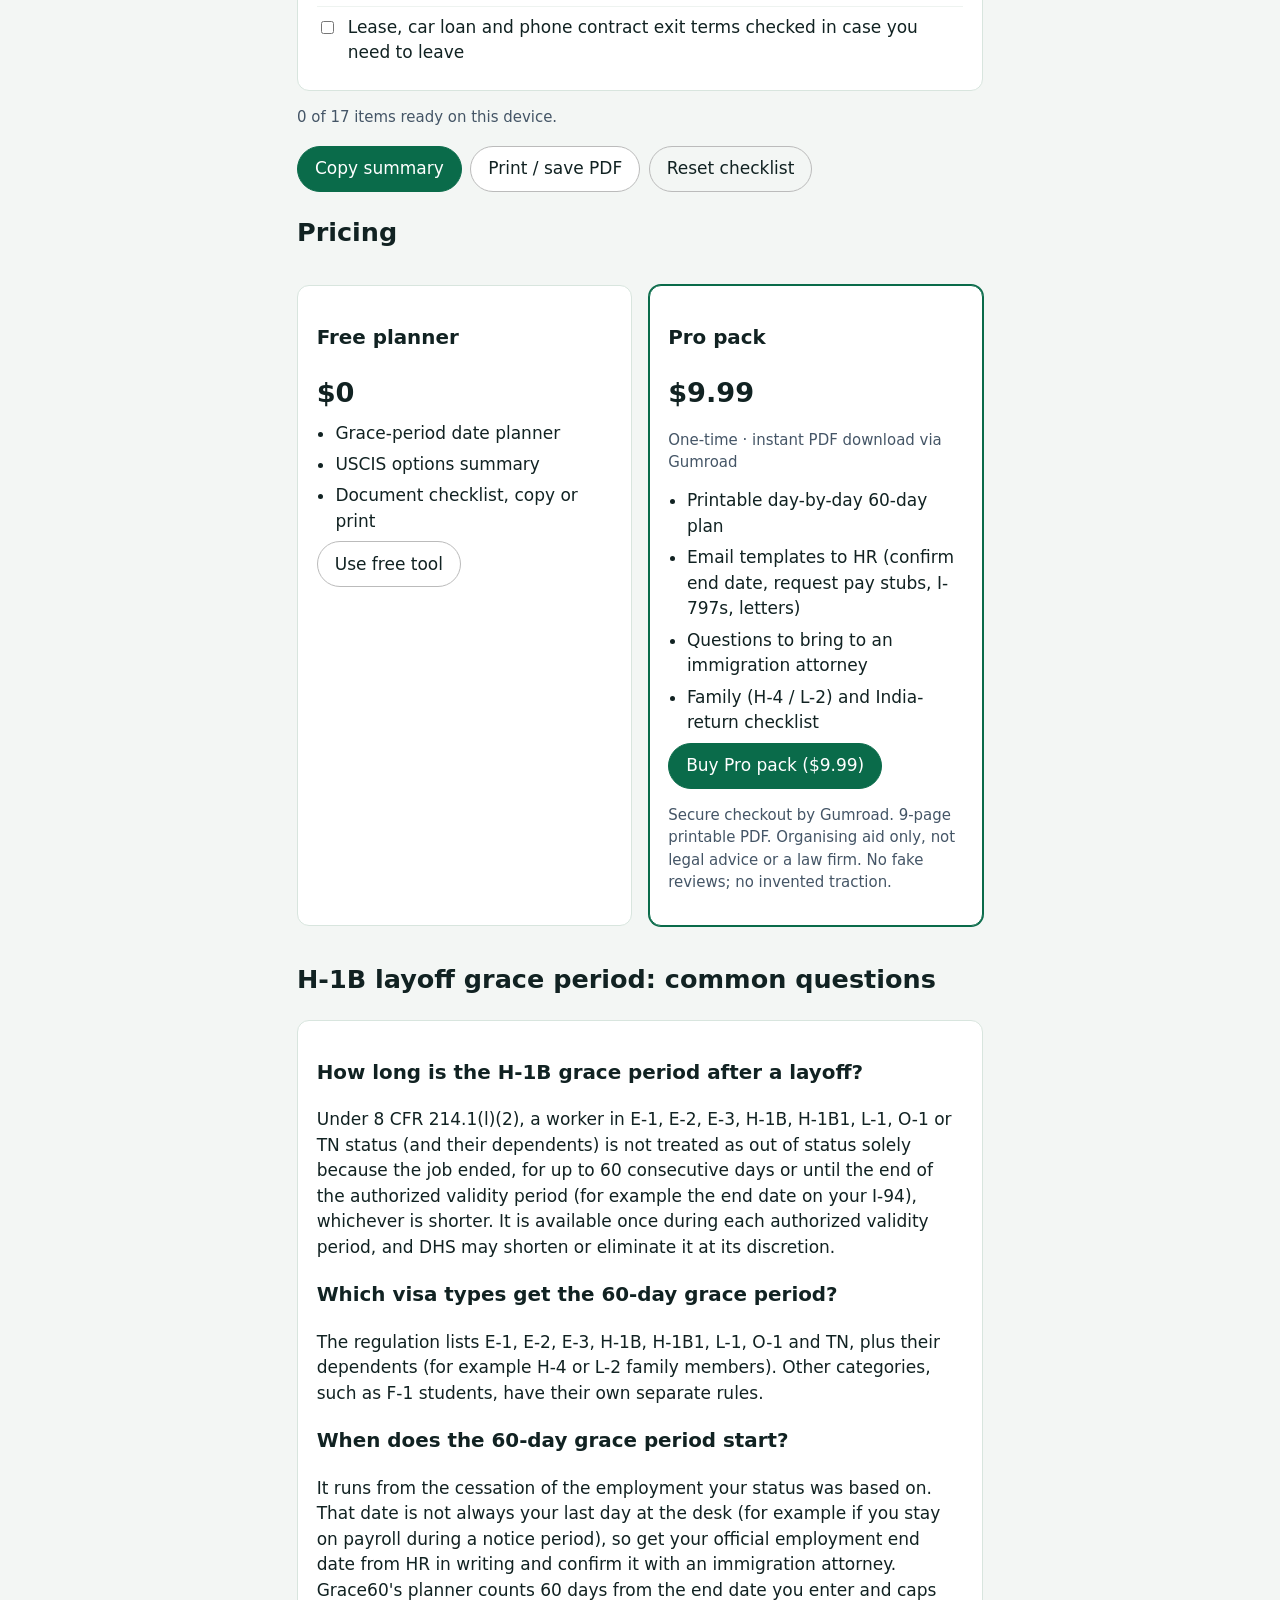
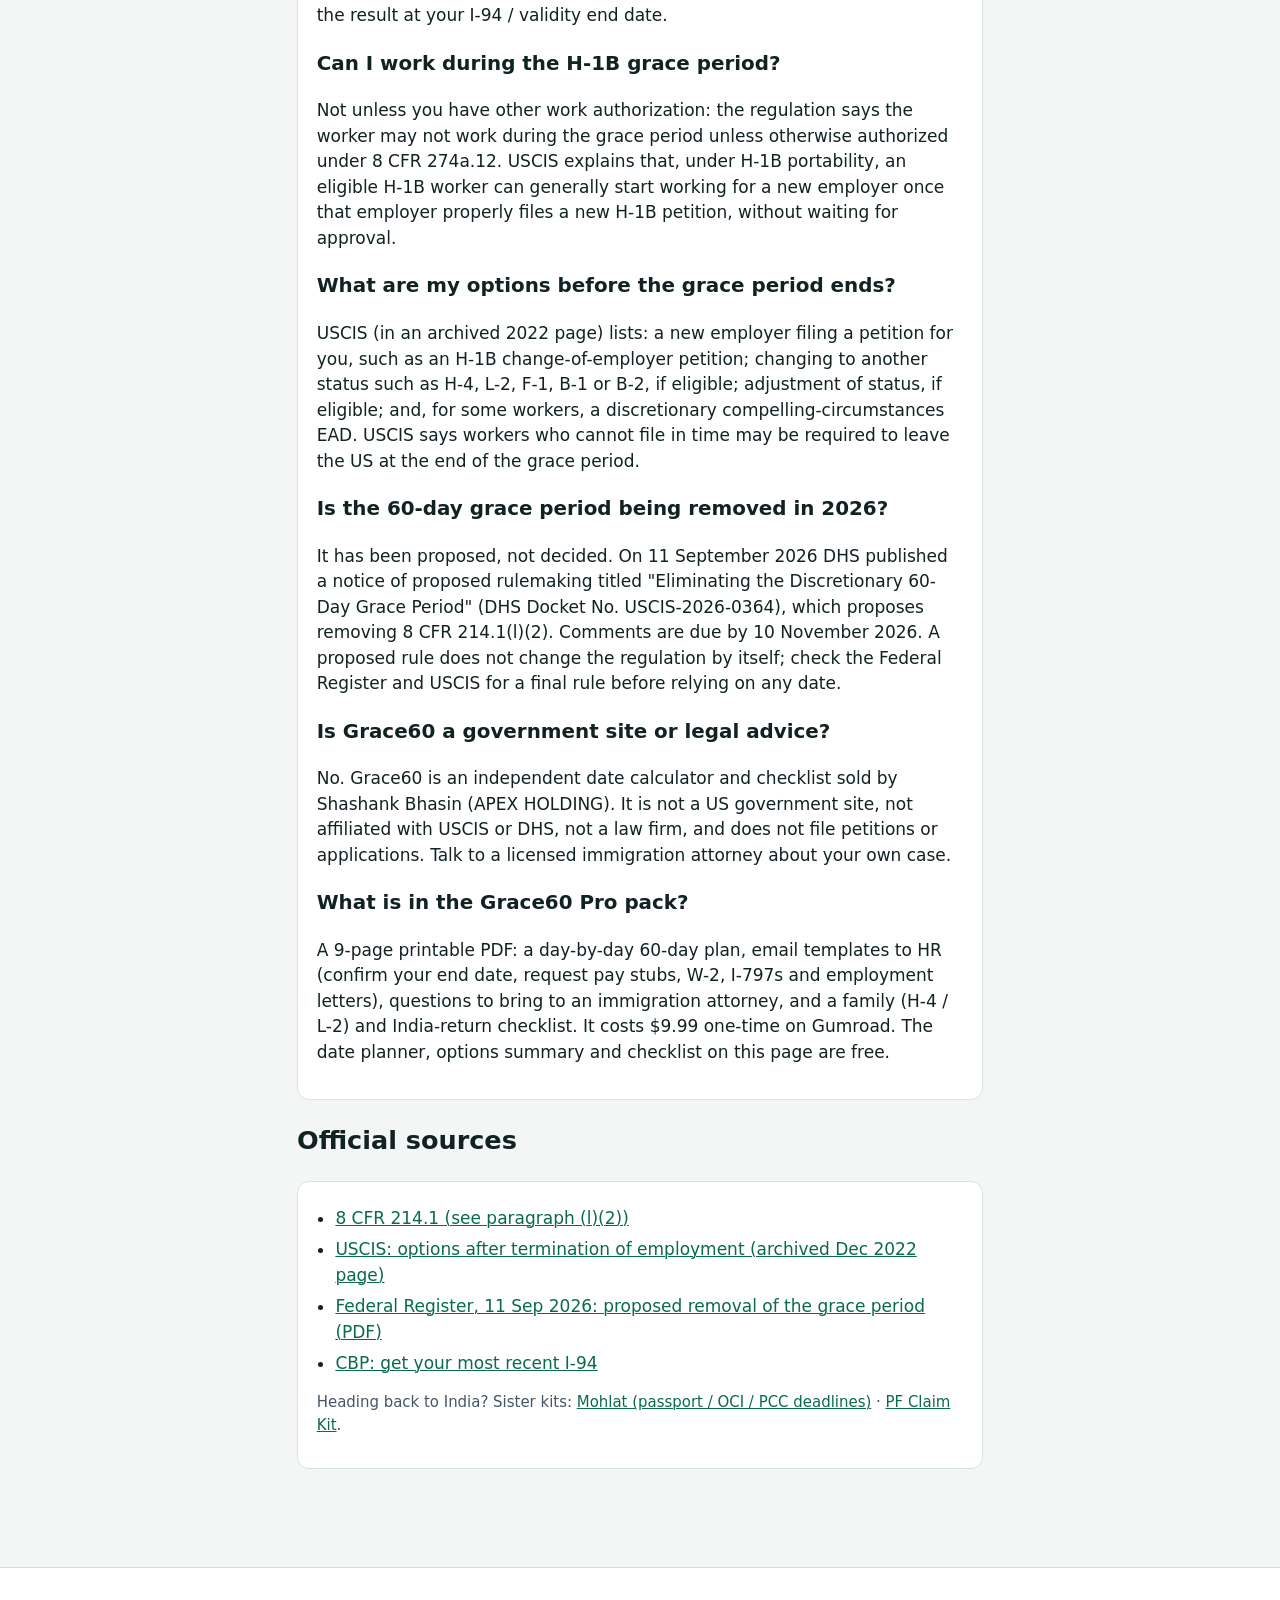
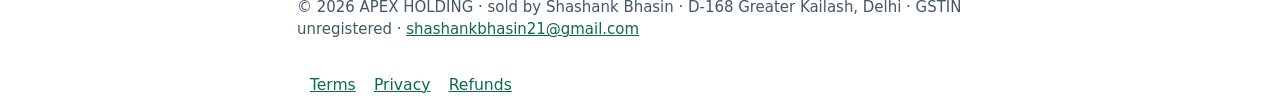
==== commit 9adf1673: "SEO: title/meta, canonical, OG/Twitter, visible FAQ + FAQPage/Product JSON-LD, robots.txt, sitemap.x" ====
--- a/index.html
+++ b/index.html
@@ -5,8 +5,21 @@
 <meta name="viewport" content="width=device-width,initial-scale=1">
 <meta http-equiv="Content-Security-Policy" content="default-src 'self'; script-src 'self'; style-src 'self'; img-src 'self' data:; connect-src 'none'; form-action 'none'; base-uri 'none'; object-src 'none'">
 <meta name="referrer" content="no-referrer">
-<title>Grace60: H-1B / L-1 / TN layoff 60-day grace period date planner</title>
-<meta name="description" content="Laid off on H-1B, L-1, E-3, O-1 or TN? Work out your last possible grace-period day (60 days or your I-94 end, whichever is shorter), see the options USCIS lists, and track your documents. Free, private, not legal advice.">
+<title>H-1B 60-Day Grace Period Calculator After Layoff | Grace60</title>
+<meta name="description" content="Laid off on H-1B, L-1, O-1, E-3 or TN? Find your last grace-period day (up to 60 days or your I-94 end, whichever is shorter) and the options USCIS lists. Free, private, not legal advice.">
+<link rel="canonical" href="https://shashankbhasin21-spec.github.io/grace60/">
+<meta name="robots" content="index,follow">
+<meta property="og:type" content="website">
+<meta property="og:site_name" content="Grace60">
+<meta property="og:title" content="H-1B layoff? Find your last 60-day grace-period day">
+<meta property="og:description" content="Free, private date planner for H-1B, L-1, O-1, E and TN workers after a layoff: up to 60 days or your I-94 end, whichever is shorter, plus the options USCIS lists. Not legal advice.">
+<meta property="og:url" content="https://shashankbhasin21-spec.github.io/grace60/">
+<meta property="og:locale" content="en_US">
+<meta name="twitter:card" content="summary">
+<meta name="twitter:title" content="H-1B layoff? Find your last 60-day grace-period day">
+<meta name="twitter:description" content="Free, private date planner for H-1B, L-1, O-1, E and TN workers after a layoff: up to 60 days or your I-94 end, whichever is shorter, plus the options USCIS lists. Not legal advice.">
+<script type="application/ld+json">{"@context": "https://schema.org", "@type": "FAQPage", "mainEntity": [{"@type": "Question", "name": "How long is the H-1B grace period after a layoff?", "acceptedAnswer": {"@type": "Answer", "text": "Under 8 CFR 214.1(l)(2), a worker in E-1, E-2, E-3, H-1B, H-1B1, L-1, O-1 or TN status (and their dependents) is not treated as out of status solely because the job ended, for up to 60 consecutive days or until the end of the authorized validity period (for example the end date on your I-94), whichever is shorter. It is available once during each authorized validity period, and DHS may shorten or eliminate it at its discretion."}}, {"@type": "Question", "name": "Which visa types get the 60-day grace period?", "acceptedAnswer": {"@type": "Answer", "text": "The regulation lists E-1, E-2, E-3, H-1B, H-1B1, L-1, O-1 and TN, plus their dependents (for example H-4 or L-2 family members). Other categories, such as F-1 students, have their own separate rules."}}, {"@type": "Question", "name": "When does the 60-day grace period start?", "acceptedAnswer": {"@type": "Answer", "text": "It runs from the cessation of the employment your status was based on. That date is not always your last day at the desk (for example if you stay on payroll during a notice period), so get your official employment end date from HR in writing and confirm it with an immigration attorney. Grace60's planner counts 60 days from the end date you enter and caps the result at your I-94 / validity end date."}}, {"@type": "Question", "name": "Can I work during the H-1B grace period?", "acceptedAnswer": {"@type": "Answer", "text": "Not unless you have other work authorization: the regulation says the worker may not work during the grace period unless otherwise authorized under 8 CFR 274a.12. USCIS explains that, under H-1B portability, an eligible H-1B worker can generally start working for a new employer once that employer properly files a new H-1B petition, without waiting for approval."}}, {"@type": "Question", "name": "What are my options before the grace period ends?", "acceptedAnswer": {"@type": "Answer", "text": "USCIS (in an archived 2022 page) lists: a new employer filing a petition for you, such as an H-1B change-of-employer petition; changing to another status such as H-4, L-2, F-1, B-1 or B-2, if eligible; adjustment of status, if eligible; and, for some workers, a discretionary compelling-circumstances EAD. USCIS says workers who cannot file in time may be required to leave the US at the end of the grace period."}}, {"@type": "Question", "name": "Is the 60-day grace period being removed in 2026?", "acceptedAnswer": {"@type": "Answer", "text": "It has been proposed, not decided. On 11 September 2026 DHS published a notice of proposed rulemaking titled \"Eliminating the Discretionary 60-Day Grace Period\" (DHS Docket No. USCIS-2026-0364), which proposes removing 8 CFR 214.1(l)(2). Comments are due by 10 November 2026. A proposed rule does not change the regulation by itself; check the Federal Register and USCIS for a final rule before relying on any date."}}, {"@type": "Question", "name": "Is Grace60 a government site or legal advice?", "acceptedAnswer": {"@type": "Answer", "text": "No. Grace60 is an independent date calculator and checklist sold by Shashank Bhasin (APEX HOLDING). It is not a US government site, not affiliated with USCIS or DHS, not a law firm, and does not file petitions or applications. Talk to a licensed immigration attorney about your own case."}}, {"@type": "Question", "name": "What is in the Grace60 Pro pack?", "acceptedAnswer": {"@type": "Answer", "text": "A 9-page printable PDF: a day-by-day 60-day plan, email templates to HR (confirm your end date, request pay stubs, W-2, I-797s and employment letters), questions to bring to an immigration attorney, and a family (H-4 / L-2) and India-return checklist. It costs $9.99 one-time on Gumroad. The date planner, options summary and checklist on this page are free."}}]}</script>
+<script type="application/ld+json">{"@context": "https://schema.org", "@type": "Product", "name": "Grace60 Pro: 60-Day Grace Period Planner for H-1B / L-1 / O-1 Layoffs", "description": "9-page printable layoff planner for H-1B, L-1, O-1, E and TN workers: day-by-day 60-day plan, HR email templates, immigration-attorney questions, and an H-4 / L-2 and India-return checklist. Informational only, not legal or immigration advice.", "brand": {"@type": "Brand", "name": "APEX HOLDING"}, "url": "https://shashankbhasin21-spec.github.io/grace60/", "offers": {"@type": "Offer", "price": "9.99", "priceCurrency": "USD", "availability": "https://schema.org/InStock", "url": "https://bhasinshashank.gumroad.com/l/grace60"}}</script>
 <link rel="icon" href="data:,">
 <link rel="stylesheet" href="style.css">
 </head>
@@ -18,6 +31,7 @@
 <a href="#calc">Date planner</a>
 <a href="#checklist">Checklist</a>
 <a href="#pricing">Pricing</a>
+<a href="#faq">FAQ</a>
 </nav>
 </div>
 </header>
@@ -26,9 +40,9 @@
 <h1>Laid off on a US work visa? Know your real deadline today.</h1>
 <p class="tagline-hi" lang="hi">H-1B &#2346;&#2352; layoff? &#2309;&#2346;&#2344;&#2368; 60-&#2342;&#2367;&#2344; grace period &#2325;&#2368; &#2310;&#2326;&#2367;&#2352;&#2368; &#2340;&#2366;&#2352;&#2368;&#2326; &#2324;&#2352; &#2357;&#2367;&#2325;&#2354;&#2381;&#2346; &#2319;&#2325; &#2346;&#2375;&#2332; &#2346;&#2352;&#2404;</p>
 <p class="lead">Under <a href="https://www.ecfr.gov/current/title-8/chapter-I/subchapter-B/part-214/section-214.1" rel="noopener noreferrer" target="_blank">8 CFR 214.1(l)(2)</a>, workers in E-1, E-2, E-3, H-1B, H-1B1, L-1, O-1 or TN status (and their dependents) are not treated as out of status for up to <strong>60 consecutive days</strong> after employment ends, <strong>or until the end of their authorized validity period, whichever is shorter</strong>, once per validity period. Grace60 does that date maths, lists the options USCIS describes, and keeps a private checklist of what you need to gather.</p>
-<p class="alert"><strong>Watch this rule:</strong> on 11 Sep 2026 DHS published a <a href="https://www.govinfo.gov/content/pkg/FR-2026-09-11/pdf/2026-18631.pdf" rel="noopener noreferrer" target="_blank">proposed rule</a> to remove the up-to-60-day grace period. A proposed rule is not in effect; check the Federal Register and USCIS for the current status before relying on any date here.</p>
+<p class="alert"><strong>Watch this rule:</strong> on 11 Sep 2026 DHS published a <a href="https://www.govinfo.gov/content/pkg/FR-2026-09-11/pdf/2026-18631.pdf" rel="noopener noreferrer" target="_blank">proposed rule</a> to remove the up-to-60-day grace period (comments due by 10 Nov 2026). A proposed rule is not in effect; check the Federal Register and USCIS for the current status before relying on any date here.</p>
 <p class="note"><strong>Privacy:</strong> nothing you type leaves this device. No accounts, analytics or cookies.</p>
-<p class="note warn"><strong>Not legal or immigration advice.</strong> Grace60 is a date calculator and checklist, not a law firm. DHS can shorten or eliminate the grace period at its discretion. Talk to an immigration attorney about your own case.</p>
+<p class="note warn"><strong>Not legal or immigration advice. Not a government site.</strong> Grace60 is an independent date calculator and checklist, not a law firm, and is not affiliated with USCIS or DHS. DHS can shorten or eliminate the grace period at its discretion. Talk to an immigration attorney about your own case.</p>
 </section>
 <section id="calc" aria-labelledby="calc-h">
 <h2 id="calc-h">1. Grace-period date planner</h2>
@@ -52,7 +66,7 @@
 <section id="options" aria-labelledby="opt-h">
 <h2 id="opt-h">2. Options USCIS lists (file before the grace period ends)</h2>
 <div class="card">
-<p class="small">From USCIS, <a href="https://www.uscis.gov/archive/options-for-nonimmigrant-workers-following-termination-of-employment" rel="noopener noreferrer" target="_blank">Options for Nonimmigrant Workers Following Termination of Employment</a>. If you are eligible and one of these happens within the grace period, your authorized stay can run past 60 days:</p>
+<p class="small">From USCIS (archived page, released Dec 2022), <a href="https://www.uscis.gov/archive/options-for-nonimmigrant-workers-following-termination-of-employment" rel="noopener noreferrer" target="_blank">Options for Nonimmigrant Workers Following Termination of Employment</a>. If you are eligible and one of these happens within the grace period, your authorized stay can run past 60 days:</p>
 <ul class="plain">
 <li><strong>New employer petition</strong> (for example an H-1B change-of-employer petition). An eligible H-1B worker can generally start with the new employer once a non-frivolous petition is properly filed.</li>
 <li><strong>Change of status</strong> to another nonimmigrant status, such as H-4, L-2, F-1 or B-2 visitor, if eligible.</li>
@@ -92,12 +106,33 @@
 </div>
 </div>
 </section>
+<section id="faq" aria-labelledby="faq-h">
+<h2 id="faq-h">H-1B layoff grace period: common questions</h2>
+<div class="card">
+<h3>How long is the H-1B grace period after a layoff?</h3>
+<p>Under 8 CFR 214.1(l)(2), a worker in E-1, E-2, E-3, H-1B, H-1B1, L-1, O-1 or TN status (and their dependents) is not treated as out of status solely because the job ended, for up to 60 consecutive days or until the end of the authorized validity period (for example the end date on your I-94), whichever is shorter. It is available once during each authorized validity period, and DHS may shorten or eliminate it at its discretion.</p>
+<h3>Which visa types get the 60-day grace period?</h3>
+<p>The regulation lists E-1, E-2, E-3, H-1B, H-1B1, L-1, O-1 and TN, plus their dependents (for example H-4 or L-2 family members). Other categories, such as F-1 students, have their own separate rules.</p>
+<h3>When does the 60-day grace period start?</h3>
+<p>It runs from the cessation of the employment your status was based on. That date is not always your last day at the desk (for example if you stay on payroll during a notice period), so get your official employment end date from HR in writing and confirm it with an immigration attorney. Grace60&#x27;s planner counts 60 days from the end date you enter and caps the result at your I-94 / validity end date.</p>
+<h3>Can I work during the H-1B grace period?</h3>
+<p>Not unless you have other work authorization: the regulation says the worker may not work during the grace period unless otherwise authorized under 8 CFR 274a.12. USCIS explains that, under H-1B portability, an eligible H-1B worker can generally start working for a new employer once that employer properly files a new H-1B petition, without waiting for approval.</p>
+<h3>What are my options before the grace period ends?</h3>
+<p>USCIS (in an archived 2022 page) lists: a new employer filing a petition for you, such as an H-1B change-of-employer petition; changing to another status such as H-4, L-2, F-1, B-1 or B-2, if eligible; adjustment of status, if eligible; and, for some workers, a discretionary compelling-circumstances EAD. USCIS says workers who cannot file in time may be required to leave the US at the end of the grace period.</p>
+<h3>Is the 60-day grace period being removed in 2026?</h3>
+<p>It has been proposed, not decided. On 11 September 2026 DHS published a notice of proposed rulemaking titled &quot;Eliminating the Discretionary 60-Day Grace Period&quot; (DHS Docket No. USCIS-2026-0364), which proposes removing 8 CFR 214.1(l)(2). Comments are due by 10 November 2026. A proposed rule does not change the regulation by itself; check the Federal Register and USCIS for a final rule before relying on any date.</p>
+<h3>Is Grace60 a government site or legal advice?</h3>
+<p>No. Grace60 is an independent date calculator and checklist sold by Shashank Bhasin (APEX HOLDING). It is not a US government site, not affiliated with USCIS or DHS, not a law firm, and does not file petitions or applications. Talk to a licensed immigration attorney about your own case.</p>
+<h3>What is in the Grace60 Pro pack?</h3>
+<p>A 9-page printable PDF: a day-by-day 60-day plan, email templates to HR (confirm your end date, request pay stubs, W-2, I-797s and employment letters), questions to bring to an immigration attorney, and a family (H-4 / L-2) and India-return checklist. It costs $9.99 one-time on Gumroad. The date planner, options summary and checklist on this page are free.</p>
+</div>
+</section>
 <section id="sources" aria-labelledby="src-h">
 <h2 id="src-h">Official sources</h2>
 <div class="card">
 <ul class="plain">
 <li><a href="https://www.ecfr.gov/current/title-8/chapter-I/subchapter-B/part-214/section-214.1" rel="noopener noreferrer" target="_blank">8 CFR 214.1 (see paragraph (l)(2))</a></li>
-<li><a href="https://www.uscis.gov/archive/options-for-nonimmigrant-workers-following-termination-of-employment" rel="noopener noreferrer" target="_blank">USCIS: options after termination of employment</a></li>
+<li><a href="https://www.uscis.gov/archive/options-for-nonimmigrant-workers-following-termination-of-employment" rel="noopener noreferrer" target="_blank">USCIS: options after termination of employment (archived Dec 2022 page)</a></li>
 <li><a href="https://www.govinfo.gov/content/pkg/FR-2026-09-11/pdf/2026-18631.pdf" rel="noopener noreferrer" target="_blank">Federal Register, 11 Sep 2026: proposed removal of the grace period (PDF)</a></li>
 <li><a href="https://i94.cbp.dhs.gov/" rel="noopener noreferrer" target="_blank">CBP: get your most recent I-94</a></li>
 </ul>
